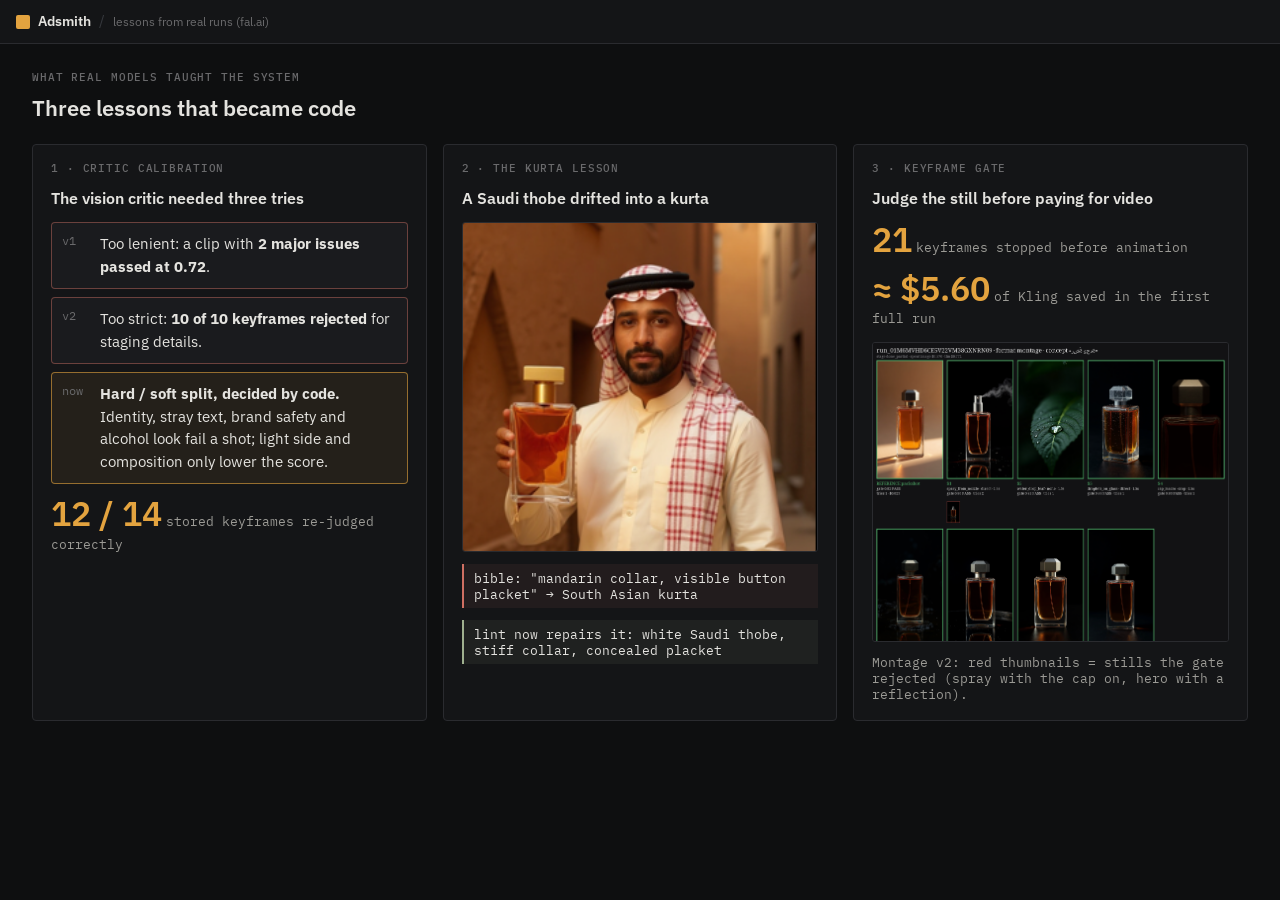
==== docs/demo/lessons.html @ 83d882b4 "feat(demo): 5-minute demo script for the new UI, silent footage per segment, voiceover merge - Landi" ====
<!doctype html>
<html lang="en"><head><meta charset="utf-8"><title>Adsmith · lessons from real runs</title>
<link href="https://fonts.googleapis.com/css2?family=IBM+Plex+Mono:wght@400;500&family=IBM+Plex+Sans+Arabic:wght@400;500;600&family=IBM+Plex+Sans:wght@400;500;600&display=swap" rel="stylesheet">
<link rel="stylesheet" href="demo.css"></head>
<body>
<div class="top"><span class="mark"></span><span class="wordmark">Adsmith</span><span class="sep">/</span><span class="tag">lessons from real runs (fal.ai)</span></div>
<div class="wrap">
  <div class="label">What real models taught the system</div>
  <h1>Three lessons that became code</h1>
  <div class="cards">
    <section class="card" id="calibration">
      <div class="label">1 · Critic calibration</div>
      <h2>The vision critic needed three tries</h2>
      <div class="steps">
        <div class="step bad"><span class="n">v1</span><div>Too lenient: a clip with <b>2 major issues passed at 0.72</b>.</div></div>
        <div class="step bad"><span class="n">v2</span><div>Too strict: <b>10 of 10 keyframes rejected</b> for staging details.</div></div>
        <div class="step good"><span class="n">now</span><div><b>Hard / soft split, decided by code.</b> Identity, stray text, brand safety and alcohol look fail a shot; light side and composition only lower the score.</div></div>
      </div>
      <div><span class="big">12 / 14</span> <span class="mono" style="color:var(--muted)">stored keyframes re-judged correctly</span></div>
    </section>
    <section class="card" id="kurta">
      <div class="label">2 · The kurta lesson</div>
      <h2>A Saudi thobe drifted into a kurta</h2>
      <img class="img" src="assets/kurta_keyframe.png" alt="hero v2 keyframe" style="height:330px;object-fit:cover;object-position:50% 22%">
      <div class="lint mono">bible: "mandarin collar, visible button placket" → South Asian kurta</div>
      <div class="fix mono">lint now repairs it: white Saudi thobe, stiff collar, concealed placket</div>
    </section>
    <section class="card" id="gate">
      <div class="label">3 · Keyframe gate</div>
      <h2>Judge the still before paying for video</h2>
      <div><span class="big">21</span> <span class="mono" style="color:var(--muted)">keyframes stopped before animation</span></div>
      <div><span class="big">≈ $5.60</span> <span class="mono" style="color:var(--muted)">of Kling saved in the first full run</span></div>
      <img class="img" src="assets/v2_contact_sheet.png" alt="montage v2 contact sheet" style="max-height:300px;object-fit:cover;object-position:top">
      <p class="mono">Montage v2: red thumbnails = stills the gate rejected (spray with the cap on, hero with a reflection).</p>
    </section>
  </div>
</div>
</body></html>
---- docs/demo/demo.css ----
/* Shared styling for the demo-only pages (lessons, limits, terminal): the studio's tokens. */
:root { --bg:#0e0f10; --panel:#141517; --raise:#1a1b1e; --line:#2a2b2f; --line-2:#36383d; --text:#e4e3df;
  --muted:#9b9a95; --dim:#6a6a6c; --accent:#e3a33f; --ok:#9fb08f; --bad:#cf6f62; }
* { box-sizing: border-box; }
html, body { margin:0; background:var(--bg); color:var(--text); font:400 15px/1.5 "IBM Plex Sans","IBM Plex Sans Arabic",system-ui,sans-serif; -webkit-font-smoothing:antialiased; }
.top { height:44px; display:flex; align-items:center; gap:8px; padding:0 16px; background:var(--panel); border-bottom:1px solid var(--line); }
.mark { width:14px; height:14px; border-radius:2px; background:var(--accent); }
.wordmark { font-weight:600; font-size:14px; } .sep { color:var(--line-2); } .tag { color:var(--dim); font-size:12px; }
.label { font:500 11px/1 "IBM Plex Mono",monospace; letter-spacing:.08em; text-transform:uppercase; color:var(--dim); }
.wrap { padding:28px 32px; }
h1 { font-size:22px; margin:8px 0 20px; font-weight:600; }
.cards { display:grid; grid-template-columns:repeat(3,minmax(0,1fr)); gap:16px; }
.card { border:1px solid var(--line); border-radius:4px; background:var(--panel); padding:18px; display:flex; flex-direction:column; gap:12px; }
.card h2 { font-size:16px; margin:0; font-weight:600; }
.card p { margin:0; color:var(--muted); }
.mono { font:12.5px "IBM Plex Mono",monospace; }
.steps { display:flex; flex-direction:column; gap:8px; }
.step { display:grid; grid-template-columns:28px 1fr; gap:10px; align-items:start; padding:10px; border:1px solid var(--line); border-radius:4px; background:var(--raise); }
.step .n { font:12px "IBM Plex Mono",monospace; color:var(--dim); }
.step.bad { border-color:rgba(207,111,98,.45); } .step.good { border-color:rgba(227,163,63,.6); background:rgba(227,163,63,.08); }
.big { font-size:34px; font-weight:600; color:var(--accent); line-height:1; }
.img { width:100%; border-radius:3px; border:1px solid var(--line); display:block; }
.lint { border-left:2px solid var(--bad); padding:6px 10px; background:rgba(207,111,98,.08); }
.fix { border-left:2px solid var(--ok); padding:6px 10px; background:rgba(159,176,143,.08); }
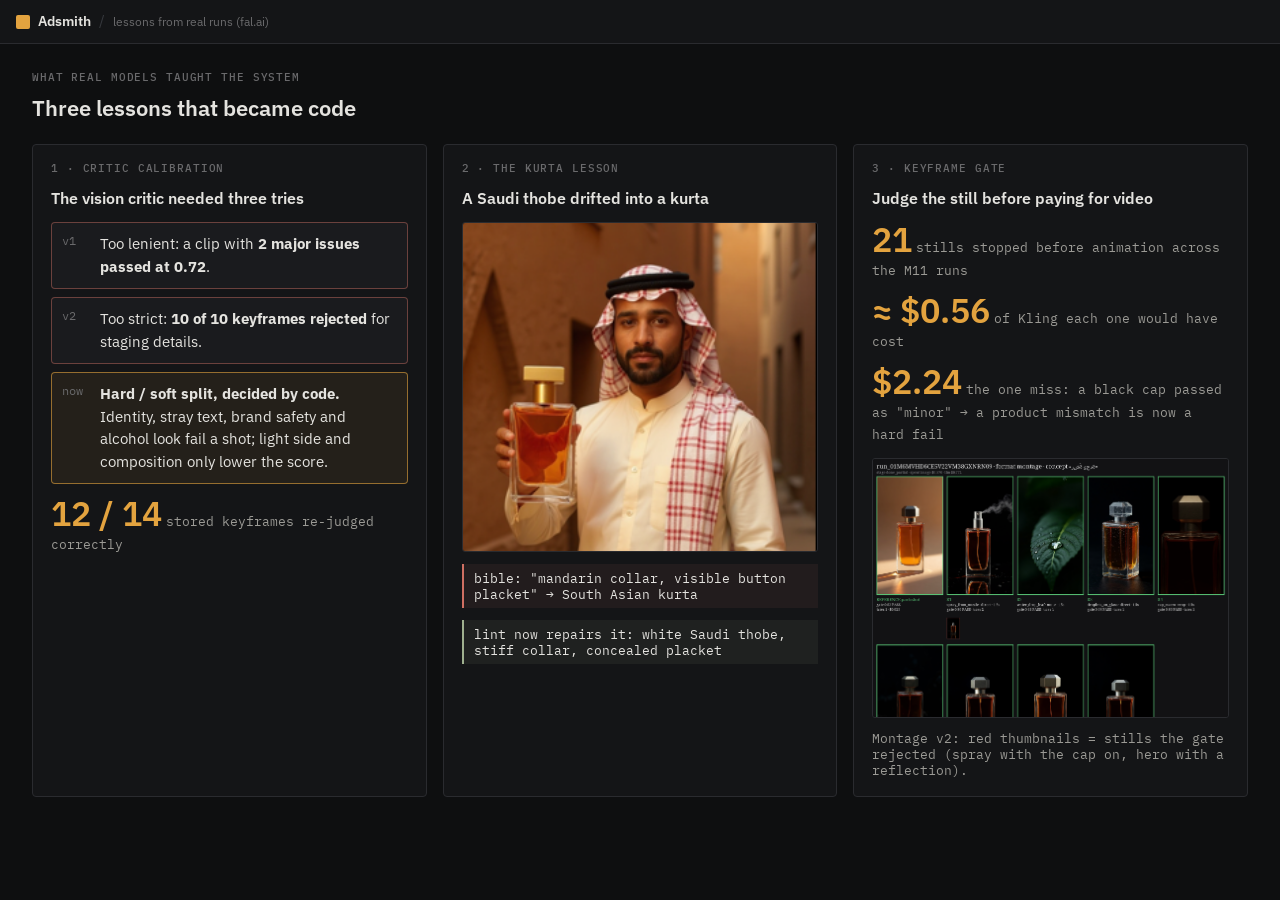
==== commit 39ee8099: "feat(demo): voice-timed recording, local transcription and narration splicing - scripts/transcribe_v" ====
--- a/docs/demo/lessons.html
+++ b/docs/demo/lessons.html
@@ -28,9 +28,10 @@
     <section class="card" id="gate">
       <div class="label">3 · Keyframe gate</div>
       <h2>Judge the still before paying for video</h2>
-      <div><span class="big">21</span> <span class="mono" style="color:var(--muted)">keyframes stopped before animation</span></div>
-      <div><span class="big">≈ $5.60</span> <span class="mono" style="color:var(--muted)">of Kling saved in the first full run</span></div>
-      <img class="img" src="assets/v2_contact_sheet.png" alt="montage v2 contact sheet" style="max-height:300px;object-fit:cover;object-position:top">
+      <div><span class="big">21</span> <span class="mono" style="color:var(--muted)">stills stopped before animation across the M11 runs</span></div>
+      <div><span class="big">≈ $0.56</span> <span class="mono" style="color:var(--muted)">of Kling each one would have cost</span></div>
+      <div id="miss"><span class="big">$2.24</span> <span class="mono" style="color:var(--muted)">the one miss: a black cap passed as "minor" → a product mismatch is now a hard fail</span></div>
+      <img class="img" src="assets/v2_contact_sheet.png" alt="montage v2 contact sheet" style="max-height:260px;object-fit:cover;object-position:top">
       <p class="mono">Montage v2: red thumbnails = stills the gate rejected (spray with the cap on, hero with a reflection).</p>
     </section>
   </div>
